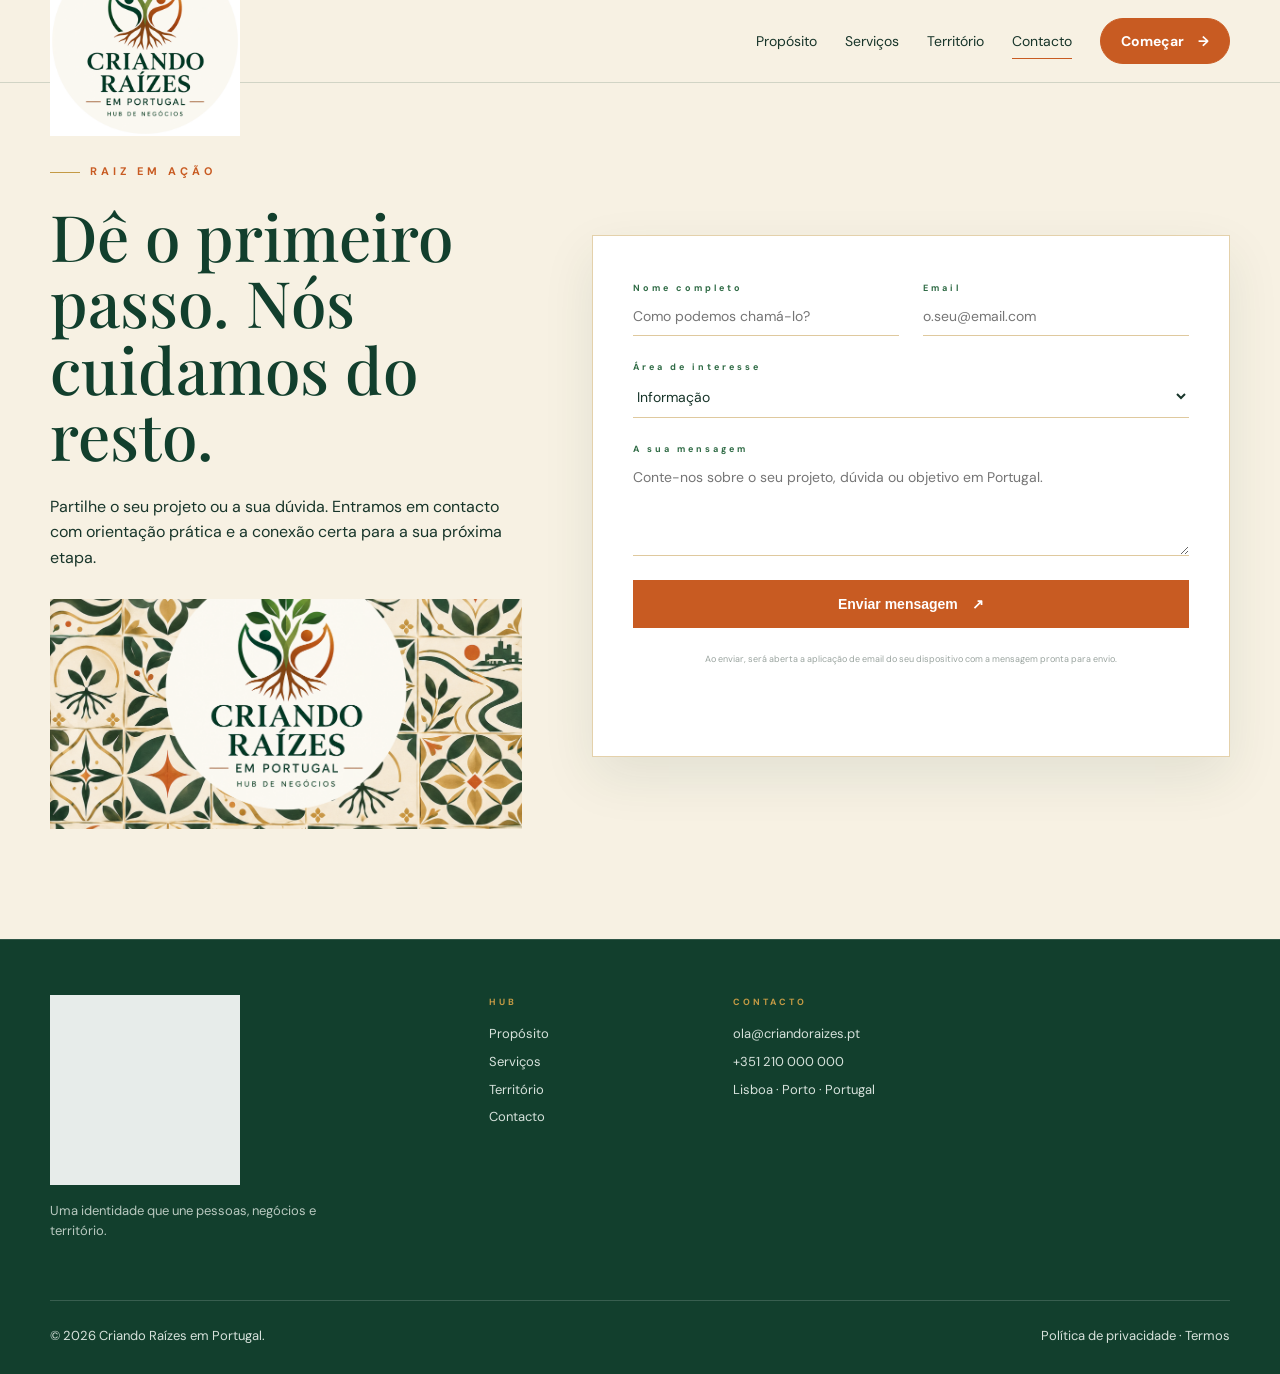
==== contacto.html @ 38f29abf "Primeira versão do site" ====
<!DOCTYPE html>
<html lang="pt-PT"><head>
<meta charset="UTF-8"><meta name="viewport" content="width=device-width, initial-scale=1.0">
<title>Contacto | Criando Raízes em Portugal</title><link rel="icon" href="assets/logotipo.png">
<link rel="preconnect" href="https://fonts.googleapis.com"><link rel="preconnect" href="https://fonts.gstatic.com" crossorigin>
<link href="https://fonts.googleapis.com/css2?family=DM+Sans:wght@400;500;600;700&family=Playfair+Display:ital,wght@0,500;0,600;1,500;1,600&display=swap" rel="stylesheet">
<link rel="stylesheet" href="css/style.css"></head><body>
<header class="site-header"><div class="container nav-wrap"><a class="brand" href="index.html"><img src="assets/logotipo.png" alt="Criando Raízes em Portugal"></a><button class="menu-toggle" aria-label="Abrir menu" aria-expanded="false">☰</button><nav class="nav"><a href="proposito.html">Propósito</a><a href="servicos.html">Serviços</a><a href="territorio.html">Território</a><a class="active" href="contacto.html">Contacto</a><a class="btn btn-small" href="contacto.html">Começar <span>→</span></a></nav></div></header>
<main>
<section class="contact-section"><div class="container contact-grid"><div class="contact-copy"><div class="eyebrow">RAIZ EM AÇÃO</div><h1>Dê o primeiro passo. Nós cuidamos do resto.</h1><p>Partilhe o seu projeto ou a sua dúvida. Entramos em contacto com orientação prática e a conexão certa para a sua próxima etapa.</p><div class="contact-photo"><img src="assets/padrao-azulejo.png" alt="Identidade visual Criando Raízes"></div></div>
<form class="contact-form" id="contactForm">
<label>Nome completo<input id="nome" name="nome" type="text" placeholder="Como podemos chamá-lo?" required></label>
<label>Email<input id="email" name="email" type="email" placeholder="o.seu@email.com" required></label>
<label>Área de interesse<select id="assunto" name="assunto"><option>Informação</option><option>Conexão</option><option>Orientação</option><option>Comunidade</option><option>Consultoria</option><option>Redes Sociais</option><option>Conteúdos Digitais</option></select></label>
<label>A sua mensagem<textarea id="mensagem" name="mensagem" placeholder="Conte-nos sobre o seu projeto, dúvida ou objetivo em Portugal." required></textarea></label>
<button class="btn submit" type="submit">Enviar mensagem <span>↗</span></button>
<p class="form-note">Ao enviar, será aberta a aplicação de email do seu dispositivo com a mensagem pronta para envio.</p>
<div id="formStatus" class="form-status" role="status"></div>
</form></div></section>
</main><footer class="footer"><div class="container footer-grid"><div class="footer-brand"><img src="assets/logotipo.png" alt="Criando Raízes em Portugal"><p>Uma identidade que une pessoas, negócios e território.</p></div><div><h4>HUB</h4><a href="proposito.html">Propósito</a><a href="servicos.html">Serviços</a><a href="territorio.html">Território</a><a href="contacto.html">Contacto</a></div><div><h4>CONTACTO</h4><a href="mailto:ola@criandoraizes.pt">ola@criandoraizes.pt</a><a href="tel:+351210000000">+351 210 000 000</a><span>Lisboa · Porto · Portugal</span></div></div><div class="container footer-bottom"><span>© 2026 Criando Raízes em Portugal.</span><span>Política de privacidade · Termos</span></div></footer><script src="js/main.js"></script></body></html>
---- css/style.css ----
:root{--verde-raiz:#123F2D;--verde-folha:#2F6B45;--verde-suave:#A9BFA3;--creme:#F7F1E3;--dourado:#C49A45;--terracota:#C85B22;--preto:#18352A;--branco:#fff;--line:rgba(18,63,45,.16);--shadow:0 20px 50px rgba(18,63,45,.09)}
*{box-sizing:border-box}html{scroll-behavior:smooth}body{margin:0;background:var(--creme);color:var(--preto);font-family:"DM Sans",Arial,sans-serif;line-height:1.6}a{text-decoration:none;color:inherit}img{max-width:100%;display:block}.container{width:min(1180px,calc(100% - 48px));margin:auto}.site-header{position:sticky;top:0;z-index:20;background:rgba(247,241,227,.94);backdrop-filter:blur(12px);border-bottom:1px solid var(--line)}.nav-wrap{height:82px;display:flex;align-items:center;justify-content:space-between;gap:30px}.brand img{width:190px;height:auto}.nav{display:flex;align-items:center;gap:28px;font-size:14px}.nav a:not(.btn){position:relative}.nav a:not(.btn):after{content:"";position:absolute;left:0;bottom:-7px;width:0;height:1px;background:var(--terracota);transition:.25s}.nav a:hover:after,.nav a.active:after{width:100%}.menu-toggle{display:none;border:0;background:none;font-size:25px;color:var(--verde-raiz)}.btn{display:inline-flex;align-items:center;justify-content:center;gap:14px;background:var(--terracota);color:white;border:1px solid var(--terracota);padding:15px 23px;border-radius:999px;font-weight:700;font-size:14px;transition:.25s}.btn:hover{transform:translateY(-2px);box-shadow:0 10px 25px rgba(200,91,34,.2)}.btn-small{padding:11px 20px}.btn-light{background:var(--creme);color:var(--verde-raiz);border-color:var(--creme)}.text-link{display:inline-flex;gap:10px;align-items:center;font-weight:700;border-bottom:1px solid var(--dourado);padding-bottom:3px}.section{padding:105px 0}.section-grid{background-image:linear-gradient(rgba(18,63,45,.035) 1px,transparent 1px),linear-gradient(90deg,rgba(18,63,45,.035) 1px,transparent 1px);background-size:64px 64px}.hero{min-height:calc(100vh - 82px);display:flex;align-items:center}.hero-grid{display:grid;grid-template-columns:1.05fr .95fr;gap:70px;align-items:center;padding:75px 0}.eyebrow{font-size:11px;letter-spacing:4px;color:var(--terracota);font-weight:700;margin-bottom:22px}.eyebrow:before{content:"";display:inline-block;width:30px;height:1px;background:var(--dourado);vertical-align:middle;margin-right:10px}.eyebrow.light{color:#e8c884}.hero h1,h1,h2{font-family:"Playfair Display",Georgia,serif;color:var(--verde-raiz);font-weight:500;line-height:1.04;margin:0 0 25px}.hero h1{font-size:clamp(48px,6vw,82px)}h1{font-size:clamp(48px,6vw,76px)}h2{font-size:clamp(38px,4vw,58px)}h3{font-family:"Playfair Display",Georgia,serif;color:var(--verde-raiz);font-size:24px;font-weight:500;margin:8px 0}.hero h1 em{color:var(--verde-folha);font-weight:600}.hero-copy>p,.lead{max-width:620px;color:#4c5f56;font-size:17px}.actions{display:flex;align-items:center;gap:25px;margin-top:32px;flex-wrap:wrap}.stats{display:flex;gap:0;margin-top:48px}.stats>div{padding:0 25px;border-left:1px solid var(--dourado)}.stats>div:first-child{padding-left:0;border-left:0}.stats strong{display:block;font-family:"Playfair Display";font-size:25px;font-weight:500}.stats span{font-size:11px;color:#66746d}.hero-visual{position:relative}.hero-image-frame{overflow:hidden;aspect-ratio:1/1;box-shadow:var(--shadow)}.hero-image-frame img{width:100%;height:100%;object-fit:cover}.floating-card{position:absolute;left:-35px;bottom:15px;background:var(--creme);border:1px solid rgba(196,154,69,.5);width:210px;padding:20px;box-shadow:0 12px 30px rgba(18,63,45,.1)}.floating-card small{color:var(--terracota);letter-spacing:2px;font-size:8px}.floating-card p{font-family:"Playfair Display";font-size:15px;line-height:1.35;margin:9px 0}.two-col{display:grid;grid-template-columns:1fr 1fr;gap:90px;align-items:start}.two-col>div>p{max-width:560px}.feature-box{border:1px solid rgba(196,154,69,.65);display:grid;grid-template-columns:1fr 1fr;padding:28px}.mini-feature{display:flex;gap:18px;padding:18px}.mini-feature b{color:var(--dourado);font-size:12px}.mini-feature p{font-size:14px;color:#56645e;margin:0}.mini-feature h3{font-size:20px;margin:0 0 4px}.purpose-preview{background:rgba(255,255,255,.18)}.services-preview{background-color:#e8ebdc}.section-heading{display:flex;justify-content:space-between;gap:50px;align-items:end;margin-bottom:40px}.section-heading p{max-width:500px;color:#56645e}.cards{display:grid;gap:16px}.cards.four{grid-template-columns:repeat(4,1fr)}.cards.three{grid-template-columns:repeat(3,1fr)}.card{background:var(--creme);border:1px solid rgba(196,154,69,.42);padding:28px 22px;min-height:300px;position:relative;transition:.25s}.card:hover{transform:translateY(-5px);box-shadow:var(--shadow)}.card-number{position:absolute;right:18px;top:25px;color:rgba(196,154,69,.7);font-family:"Playfair Display";font-size:22px}.icon{display:grid;place-items:center;width:36px;height:36px;background:#dce6d8;border-radius:50%;color:var(--verde-folha);margin-bottom:22px}.card p{font-size:14px;color:#596861}.card small{color:var(--terracota);font-size:11px;line-height:1.6}.card ul{padding-left:18px;color:#596861;font-size:13px}.card li::marker{color:var(--terracota)}.my-services{background:var(--creme)}.service-card{padding:30px;border:1px solid var(--line);background:rgba(255,255,255,.35);transition:.25s}.service-card:hover{transform:translateY(-4px);box-shadow:var(--shadow)}.service-card>span{font-size:10px;letter-spacing:3px;color:var(--terracota);font-weight:700}.service-card h3{font-size:28px;margin-top:35px}.service-card p{color:#596861}.service-card a{font-weight:700;color:var(--verde-folha);font-size:14px}.cta-band{background:var(--verde-raiz);color:var(--creme);padding:65px 0}.cta-inner{display:flex;align-items:center;justify-content:space-between;gap:35px}.cta-band h2{color:var(--creme);margin:0;max-width:800px}.footer{background:var(--verde-raiz);color:#dfe9e2;border-top:1px solid rgba(255,255,255,.12);padding:55px 0 20px}.footer-grid{display:grid;grid-template-columns:2fr 1fr 1fr 1.3fr;gap:50px;padding-bottom:45px}.footer img{width:190px;filter:brightness(0) invert(1);opacity:.9;margin-bottom:16px}.footer p{max-width:300px;font-size:13px;color:#b9c9c0}.footer h4{color:var(--dourado);letter-spacing:3px;font-size:9px;margin:0 0 15px}.footer a,.footer span{display:block;font-size:13px;color:#d7e2dc;margin:7px 0}.footer a:hover{color:white}.footer-bottom{border-top:1px solid rgba(255,255,255,.16);padding-top:18px;display:flex;justify-content:space-between;gap:20px;font-size:10px;color:#9eb2a7}.page-hero{padding:115px 0}.narrow{max-width:900px}.narrow h1{max-width:900px}.soft{background:#e8ebdc}.personality-grid{display:grid;grid-template-columns:repeat(2,1fr);gap:15px;max-width:750px;color:#52625a}.pattern-hero{background-image:linear-gradient(rgba(247,241,227,.84),rgba(247,241,227,.84)),url("../assets/padrao-azulejo.png");background-size:cover;background-position:center}.territory-grid{display:grid;grid-template-columns:.9fr 1.1fr;gap:60px;align-items:center}.territory-image{aspect-ratio:4/3;overflow:hidden}.territory-image img{width:100%;height:100%;object-fit:cover}.territories article{display:grid;grid-template-columns:35px 1fr;gap:10px;border-bottom:1px solid var(--line);padding:18px 0}.territories article>span{color:var(--terracota);font-size:22px}.territories h3{margin:0;font-size:20px}.territories h3 small{font-family:"DM Sans";font-size:8px;letter-spacing:3px;color:var(--verde-folha);margin-left:8px}.territories p{margin:3px 0;color:#596861;font-size:14px}.contact-section{padding:80px 0 110px}.contact-grid{display:grid;grid-template-columns:.85fr 1.15fr;gap:70px;align-items:center}.contact-copy h1{font-size:clamp(42px,5vw,66px)}.contact-photo{margin-top:28px;height:230px;overflow:hidden}.contact-photo img{width:100%;height:100%;object-fit:cover;object-position:center 60%}.contact-form{background:#fff;border:1px solid rgba(196,154,69,.45);padding:45px 40px;box-shadow:var(--shadow);display:grid;grid-template-columns:1fr 1fr;gap:24px}.contact-form label{font-size:9px;letter-spacing:3px;color:var(--verde-folha);font-weight:700}.contact-form label:nth-of-type(3),.contact-form label:nth-of-type(4),.contact-form .submit,.contact-form .form-note,.contact-form .form-status{grid-column:1/-1}.contact-form input,.contact-form select,.contact-form textarea{display:block;width:100%;border:0;border-bottom:1px solid #dfc99e;background:transparent;padding:12px 0 10px;outline:0;color:var(--preto);font:14px "DM Sans";letter-spacing:0}.contact-form textarea{height:100px;resize:vertical}.contact-form input:focus,.contact-form select:focus,.contact-form textarea:focus{border-bottom-color:var(--terracota)}.submit{border-radius:0;width:100%;cursor:pointer}.form-note{font-size:9px;color:#9aa49f;text-align:center;margin:0}.form-status{text-align:center;font-size:13px;color:var(--verde-folha);min-height:20px}.reveal{animation:rise .7s ease both}@keyframes rise{from{opacity:0;transform:translateY(15px)}to{opacity:1;transform:none}}
@media(max-width:900px){.nav{gap:15px}.hero-grid,.two-col,.territory-grid,.contact-grid{grid-template-columns:1fr}.cards.four{grid-template-columns:repeat(2,1fr)}.footer-grid{grid-template-columns:1fr 1fr}.hero-grid{padding:55px 0}.hero-visual{max-width:600px;margin:auto}.floating-card{left:10px}.section-heading{display:block}.section-heading p{margin-top:15px}.contact-grid{gap:40px}}
@media(max-width:680px){.container{width:min(100% - 30px,1180px)}.site-header{position:sticky}.menu-toggle{display:block}.nav{display:none;position:absolute;left:0;right:0;top:82px;background:var(--creme);padding:20px 15px;flex-direction:column;align-items:stretch;border-bottom:1px solid var(--line);box-shadow:0 20px 30px rgba(18,63,45,.08)}.nav.open{display:flex}.nav a{text-align:center;padding:8px}.nav .btn{margin-top:5px}.brand img{width:160px}.hero h1,h1{font-size:45px}.hero-grid{gap:45px}.stats{justify-content:space-between}.stats>div{padding:0 12px}.cards.four,.cards.three,.feature-box,.personality-grid{grid-template-columns:1fr}.section{padding:75px 0}.page-hero{padding:80px 0}.contact-form{grid-template-columns:1fr;padding:28px 22px}.contact-form label{grid-column:1/-1}.footer-grid{grid-template-columns:1fr 1fr;gap:35px}.footer-brand{grid-column:1/-1}.footer-bottom{display:block}.footer-bottom span{display:block;margin-bottom:8px}.cta-inner{display:block}.cta-inner .btn{margin-top:25px}.floating-card{position:relative;left:0;bottom:auto;margin-top:-25px;margin-left:15px}.hero-image-frame{aspect-ratio:1/1}.territory-image{aspect-ratio:16/10}}
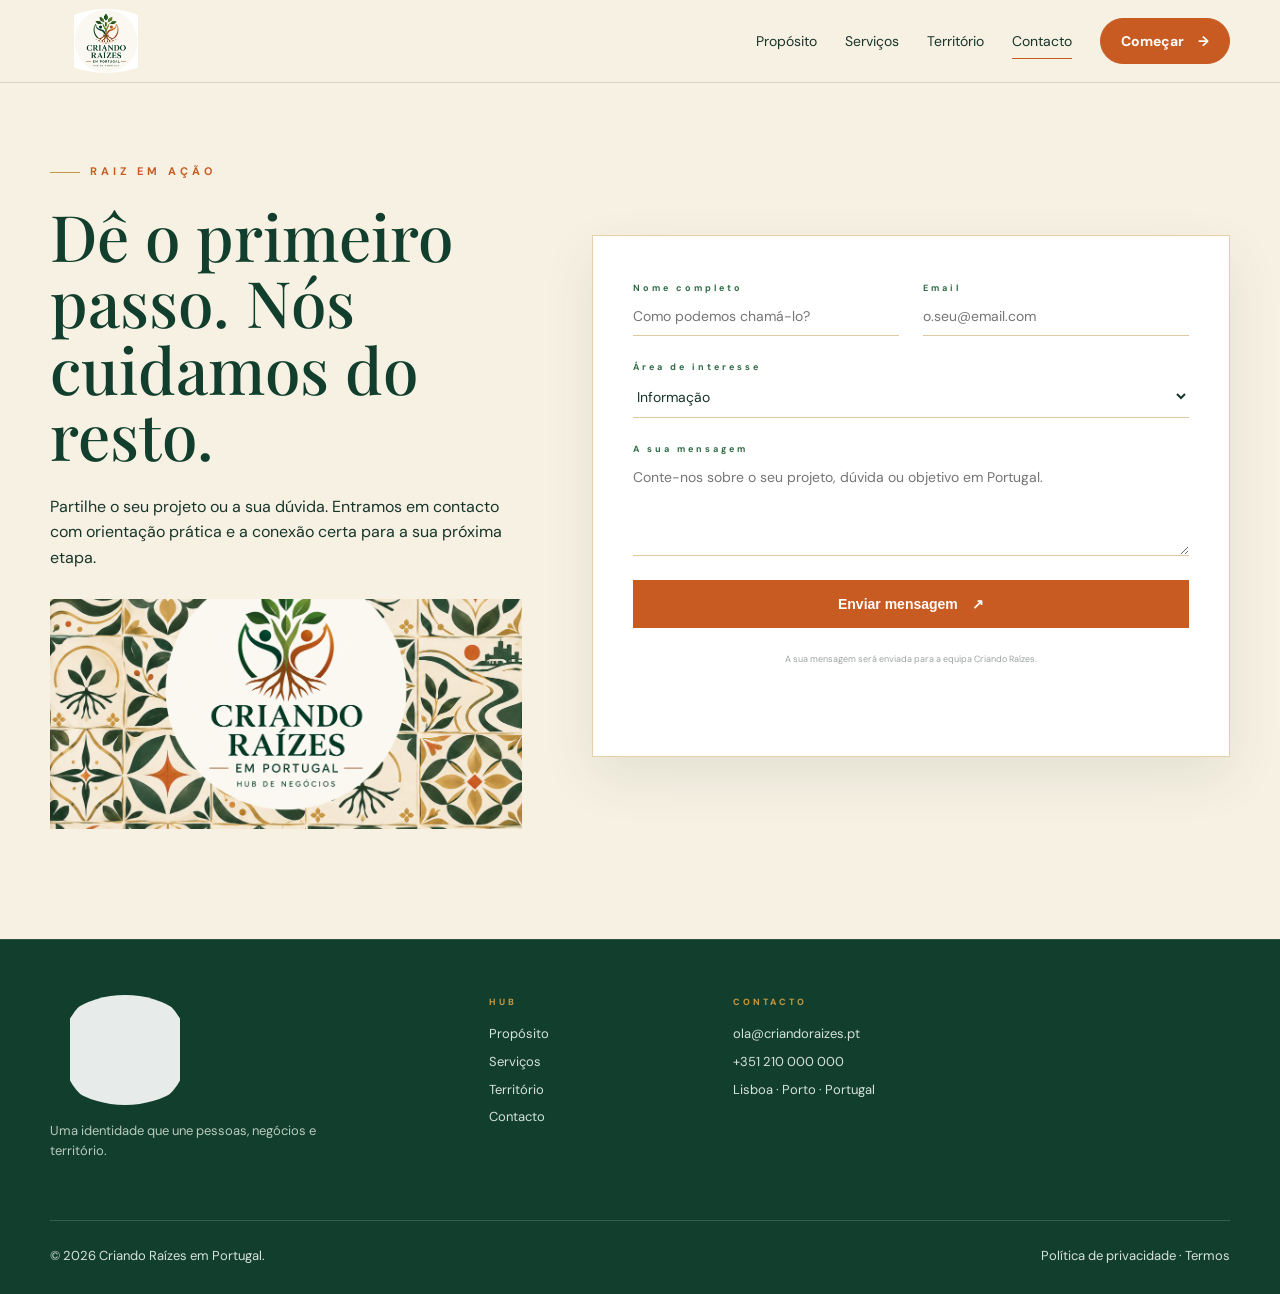
==== commit a17b58f3: "Ajusta logo e envio do contacto" ====
--- a/contacto.html
+++ b/contacto.html
@@ -14,7 +14,7 @@
 <label>Área de interesse<select id="assunto" name="assunto"><option>Informação</option><option>Conexão</option><option>Orientação</option><option>Comunidade</option><option>Consultoria</option><option>Redes Sociais</option><option>Conteúdos Digitais</option></select></label>
 <label>A sua mensagem<textarea id="mensagem" name="mensagem" placeholder="Conte-nos sobre o seu projeto, dúvida ou objetivo em Portugal." required></textarea></label>
 <button class="btn submit" type="submit">Enviar mensagem <span>↗</span></button>
-<p class="form-note">Ao enviar, será aberta a aplicação de email do seu dispositivo com a mensagem pronta para envio.</p>
+<p class="form-note">A sua mensagem será enviada para a equipa Criando Raízes.</p>
 <div id="formStatus" class="form-status" role="status"></div>
 </form></div></section>
 </main><footer class="footer"><div class="container footer-grid"><div class="footer-brand"><img src="assets/logotipo.png" alt="Criando Raízes em Portugal"><p>Uma identidade que une pessoas, negócios e território.</p></div><div><h4>HUB</h4><a href="proposito.html">Propósito</a><a href="servicos.html">Serviços</a><a href="territorio.html">Território</a><a href="contacto.html">Contacto</a></div><div><h4>CONTACTO</h4><a href="mailto:ola@criandoraizes.pt">ola@criandoraizes.pt</a><a href="tel:+351210000000">+351 210 000 000</a><span>Lisboa · Porto · Portugal</span></div></div><div class="container footer-bottom"><span>© 2026 Criando Raízes em Portugal.</span><span>Política de privacidade · Termos</span></div></footer><script src="js/main.js"></script></body></html>
--- a/css/style.css
+++ b/css/style.css
@@ -2,3 +2,9 @@
 *{box-sizing:border-box}html{scroll-behavior:smooth}body{margin:0;background:var(--creme);color:var(--preto);font-family:"DM Sans",Arial,sans-serif;line-height:1.6}a{text-decoration:none;color:inherit}img{max-width:100%;display:block}.container{width:min(1180px,calc(100% - 48px));margin:auto}.site-header{position:sticky;top:0;z-index:20;background:rgba(247,241,227,.94);backdrop-filter:blur(12px);border-bottom:1px solid var(--line)}.nav-wrap{height:82px;display:flex;align-items:center;justify-content:space-between;gap:30px}.brand img{width:190px;height:auto}.nav{display:flex;align-items:center;gap:28px;font-size:14px}.nav a:not(.btn){position:relative}.nav a:not(.btn):after{content:"";position:absolute;left:0;bottom:-7px;width:0;height:1px;background:var(--terracota);transition:.25s}.nav a:hover:after,.nav a.active:after{width:100%}.menu-toggle{display:none;border:0;background:none;font-size:25px;color:var(--verde-raiz)}.btn{display:inline-flex;align-items:center;justify-content:center;gap:14px;background:var(--terracota);color:white;border:1px solid var(--terracota);padding:15px 23px;border-radius:999px;font-weight:700;font-size:14px;transition:.25s}.btn:hover{transform:translateY(-2px);box-shadow:0 10px 25px rgba(200,91,34,.2)}.btn-small{padding:11px 20px}.btn-light{background:var(--creme);color:var(--verde-raiz);border-color:var(--creme)}.text-link{display:inline-flex;gap:10px;align-items:center;font-weight:700;border-bottom:1px solid var(--dourado);padding-bottom:3px}.section{padding:105px 0}.section-grid{background-image:linear-gradient(rgba(18,63,45,.035) 1px,transparent 1px),linear-gradient(90deg,rgba(18,63,45,.035) 1px,transparent 1px);background-size:64px 64px}.hero{min-height:calc(100vh - 82px);display:flex;align-items:center}.hero-grid{display:grid;grid-template-columns:1.05fr .95fr;gap:70px;align-items:center;padding:75px 0}.eyebrow{font-size:11px;letter-spacing:4px;color:var(--terracota);font-weight:700;margin-bottom:22px}.eyebrow:before{content:"";display:inline-block;width:30px;height:1px;background:var(--dourado);vertical-align:middle;margin-right:10px}.eyebrow.light{color:#e8c884}.hero h1,h1,h2{font-family:"Playfair Display",Georgia,serif;color:var(--verde-raiz);font-weight:500;line-height:1.04;margin:0 0 25px}.hero h1{font-size:clamp(48px,6vw,82px)}h1{font-size:clamp(48px,6vw,76px)}h2{font-size:clamp(38px,4vw,58px)}h3{font-family:"Playfair Display",Georgia,serif;color:var(--verde-raiz);font-size:24px;font-weight:500;margin:8px 0}.hero h1 em{color:var(--verde-folha);font-weight:600}.hero-copy>p,.lead{max-width:620px;color:#4c5f56;font-size:17px}.actions{display:flex;align-items:center;gap:25px;margin-top:32px;flex-wrap:wrap}.stats{display:flex;gap:0;margin-top:48px}.stats>div{padding:0 25px;border-left:1px solid var(--dourado)}.stats>div:first-child{padding-left:0;border-left:0}.stats strong{display:block;font-family:"Playfair Display";font-size:25px;font-weight:500}.stats span{font-size:11px;color:#66746d}.hero-visual{position:relative}.hero-image-frame{overflow:hidden;aspect-ratio:1/1;box-shadow:var(--shadow)}.hero-image-frame img{width:100%;height:100%;object-fit:cover}.floating-card{position:absolute;left:-35px;bottom:15px;background:var(--creme);border:1px solid rgba(196,154,69,.5);width:210px;padding:20px;box-shadow:0 12px 30px rgba(18,63,45,.1)}.floating-card small{color:var(--terracota);letter-spacing:2px;font-size:8px}.floating-card p{font-family:"Playfair Display";font-size:15px;line-height:1.35;margin:9px 0}.two-col{display:grid;grid-template-columns:1fr 1fr;gap:90px;align-items:start}.two-col>div>p{max-width:560px}.feature-box{border:1px solid rgba(196,154,69,.65);display:grid;grid-template-columns:1fr 1fr;padding:28px}.mini-feature{display:flex;gap:18px;padding:18px}.mini-feature b{color:var(--dourado);font-size:12px}.mini-feature p{font-size:14px;color:#56645e;margin:0}.mini-feature h3{font-size:20px;margin:0 0 4px}.purpose-preview{background:rgba(255,255,255,.18)}.services-preview{background-color:#e8ebdc}.section-heading{display:flex;justify-content:space-between;gap:50px;align-items:end;margin-bottom:40px}.section-heading p{max-width:500px;color:#56645e}.cards{display:grid;gap:16px}.cards.four{grid-template-columns:repeat(4,1fr)}.cards.three{grid-template-columns:repeat(3,1fr)}.card{background:var(--creme);border:1px solid rgba(196,154,69,.42);padding:28px 22px;min-height:300px;position:relative;transition:.25s}.card:hover{transform:translateY(-5px);box-shadow:var(--shadow)}.card-number{position:absolute;right:18px;top:25px;color:rgba(196,154,69,.7);font-family:"Playfair Display";font-size:22px}.icon{display:grid;place-items:center;width:36px;height:36px;background:#dce6d8;border-radius:50%;color:var(--verde-folha);margin-bottom:22px}.card p{font-size:14px;color:#596861}.card small{color:var(--terracota);font-size:11px;line-height:1.6}.card ul{padding-left:18px;color:#596861;font-size:13px}.card li::marker{color:var(--terracota)}.my-services{background:var(--creme)}.service-card{padding:30px;border:1px solid var(--line);background:rgba(255,255,255,.35);transition:.25s}.service-card:hover{transform:translateY(-4px);box-shadow:var(--shadow)}.service-card>span{font-size:10px;letter-spacing:3px;color:var(--terracota);font-weight:700}.service-card h3{font-size:28px;margin-top:35px}.service-card p{color:#596861}.service-card a{font-weight:700;color:var(--verde-folha);font-size:14px}.cta-band{background:var(--verde-raiz);color:var(--creme);padding:65px 0}.cta-inner{display:flex;align-items:center;justify-content:space-between;gap:35px}.cta-band h2{color:var(--creme);margin:0;max-width:800px}.footer{background:var(--verde-raiz);color:#dfe9e2;border-top:1px solid rgba(255,255,255,.12);padding:55px 0 20px}.footer-grid{display:grid;grid-template-columns:2fr 1fr 1fr 1.3fr;gap:50px;padding-bottom:45px}.footer img{width:190px;filter:brightness(0) invert(1);opacity:.9;margin-bottom:16px}.footer p{max-width:300px;font-size:13px;color:#b9c9c0}.footer h4{color:var(--dourado);letter-spacing:3px;font-size:9px;margin:0 0 15px}.footer a,.footer span{display:block;font-size:13px;color:#d7e2dc;margin:7px 0}.footer a:hover{color:white}.footer-bottom{border-top:1px solid rgba(255,255,255,.16);padding-top:18px;display:flex;justify-content:space-between;gap:20px;font-size:10px;color:#9eb2a7}.page-hero{padding:115px 0}.narrow{max-width:900px}.narrow h1{max-width:900px}.soft{background:#e8ebdc}.personality-grid{display:grid;grid-template-columns:repeat(2,1fr);gap:15px;max-width:750px;color:#52625a}.pattern-hero{background-image:linear-gradient(rgba(247,241,227,.84),rgba(247,241,227,.84)),url("../assets/padrao-azulejo.png");background-size:cover;background-position:center}.territory-grid{display:grid;grid-template-columns:.9fr 1.1fr;gap:60px;align-items:center}.territory-image{aspect-ratio:4/3;overflow:hidden}.territory-image img{width:100%;height:100%;object-fit:cover}.territories article{display:grid;grid-template-columns:35px 1fr;gap:10px;border-bottom:1px solid var(--line);padding:18px 0}.territories article>span{color:var(--terracota);font-size:22px}.territories h3{margin:0;font-size:20px}.territories h3 small{font-family:"DM Sans";font-size:8px;letter-spacing:3px;color:var(--verde-folha);margin-left:8px}.territories p{margin:3px 0;color:#596861;font-size:14px}.contact-section{padding:80px 0 110px}.contact-grid{display:grid;grid-template-columns:.85fr 1.15fr;gap:70px;align-items:center}.contact-copy h1{font-size:clamp(42px,5vw,66px)}.contact-photo{margin-top:28px;height:230px;overflow:hidden}.contact-photo img{width:100%;height:100%;object-fit:cover;object-position:center 60%}.contact-form{background:#fff;border:1px solid rgba(196,154,69,.45);padding:45px 40px;box-shadow:var(--shadow);display:grid;grid-template-columns:1fr 1fr;gap:24px}.contact-form label{font-size:9px;letter-spacing:3px;color:var(--verde-folha);font-weight:700}.contact-form label:nth-of-type(3),.contact-form label:nth-of-type(4),.contact-form .submit,.contact-form .form-note,.contact-form .form-status{grid-column:1/-1}.contact-form input,.contact-form select,.contact-form textarea{display:block;width:100%;border:0;border-bottom:1px solid #dfc99e;background:transparent;padding:12px 0 10px;outline:0;color:var(--preto);font:14px "DM Sans";letter-spacing:0}.contact-form textarea{height:100px;resize:vertical}.contact-form input:focus,.contact-form select:focus,.contact-form textarea:focus{border-bottom-color:var(--terracota)}.submit{border-radius:0;width:100%;cursor:pointer}.form-note{font-size:9px;color:#9aa49f;text-align:center;margin:0}.form-status{text-align:center;font-size:13px;color:var(--verde-folha);min-height:20px}.reveal{animation:rise .7s ease both}@keyframes rise{from{opacity:0;transform:translateY(15px)}to{opacity:1;transform:none}}
 @media(max-width:900px){.nav{gap:15px}.hero-grid,.two-col,.territory-grid,.contact-grid{grid-template-columns:1fr}.cards.four{grid-template-columns:repeat(2,1fr)}.footer-grid{grid-template-columns:1fr 1fr}.hero-grid{padding:55px 0}.hero-visual{max-width:600px;margin:auto}.floating-card{left:10px}.section-heading{display:block}.section-heading p{margin-top:15px}.contact-grid{gap:40px}}
 @media(max-width:680px){.container{width:min(100% - 30px,1180px)}.site-header{position:sticky}.menu-toggle{display:block}.nav{display:none;position:absolute;left:0;right:0;top:82px;background:var(--creme);padding:20px 15px;flex-direction:column;align-items:stretch;border-bottom:1px solid var(--line);box-shadow:0 20px 30px rgba(18,63,45,.08)}.nav.open{display:flex}.nav a{text-align:center;padding:8px}.nav .btn{margin-top:5px}.brand img{width:160px}.hero h1,h1{font-size:45px}.hero-grid{gap:45px}.stats{justify-content:space-between}.stats>div{padding:0 12px}.cards.four,.cards.three,.feature-box,.personality-grid{grid-template-columns:1fr}.section{padding:75px 0}.page-hero{padding:80px 0}.contact-form{grid-template-columns:1fr;padding:28px 22px}.contact-form label{grid-column:1/-1}.footer-grid{grid-template-columns:1fr 1fr;gap:35px}.footer-brand{grid-column:1/-1}.footer-bottom{display:block}.footer-bottom span{display:block;margin-bottom:8px}.cta-inner{display:block}.cta-inner .btn{margin-top:25px}.floating-card{position:relative;left:0;bottom:auto;margin-top:-25px;margin-left:15px}.hero-image-frame{aspect-ratio:1/1}.territory-image{aspect-ratio:16/10}}
+
+/* Keep the circular logo fully inside compact header and footer areas. */
+.brand img{width:112px;height:64px;object-fit:contain;border-radius:50%;clip-path:circle(48%)}
+.footer-brand img{width:150px;height:110px;object-fit:contain;border-radius:50%;clip-path:circle(48%)}
+
+@media(max-width:680px){.brand img{width:100px;height:58px}.footer-brand img{width:140px;height:100px}}
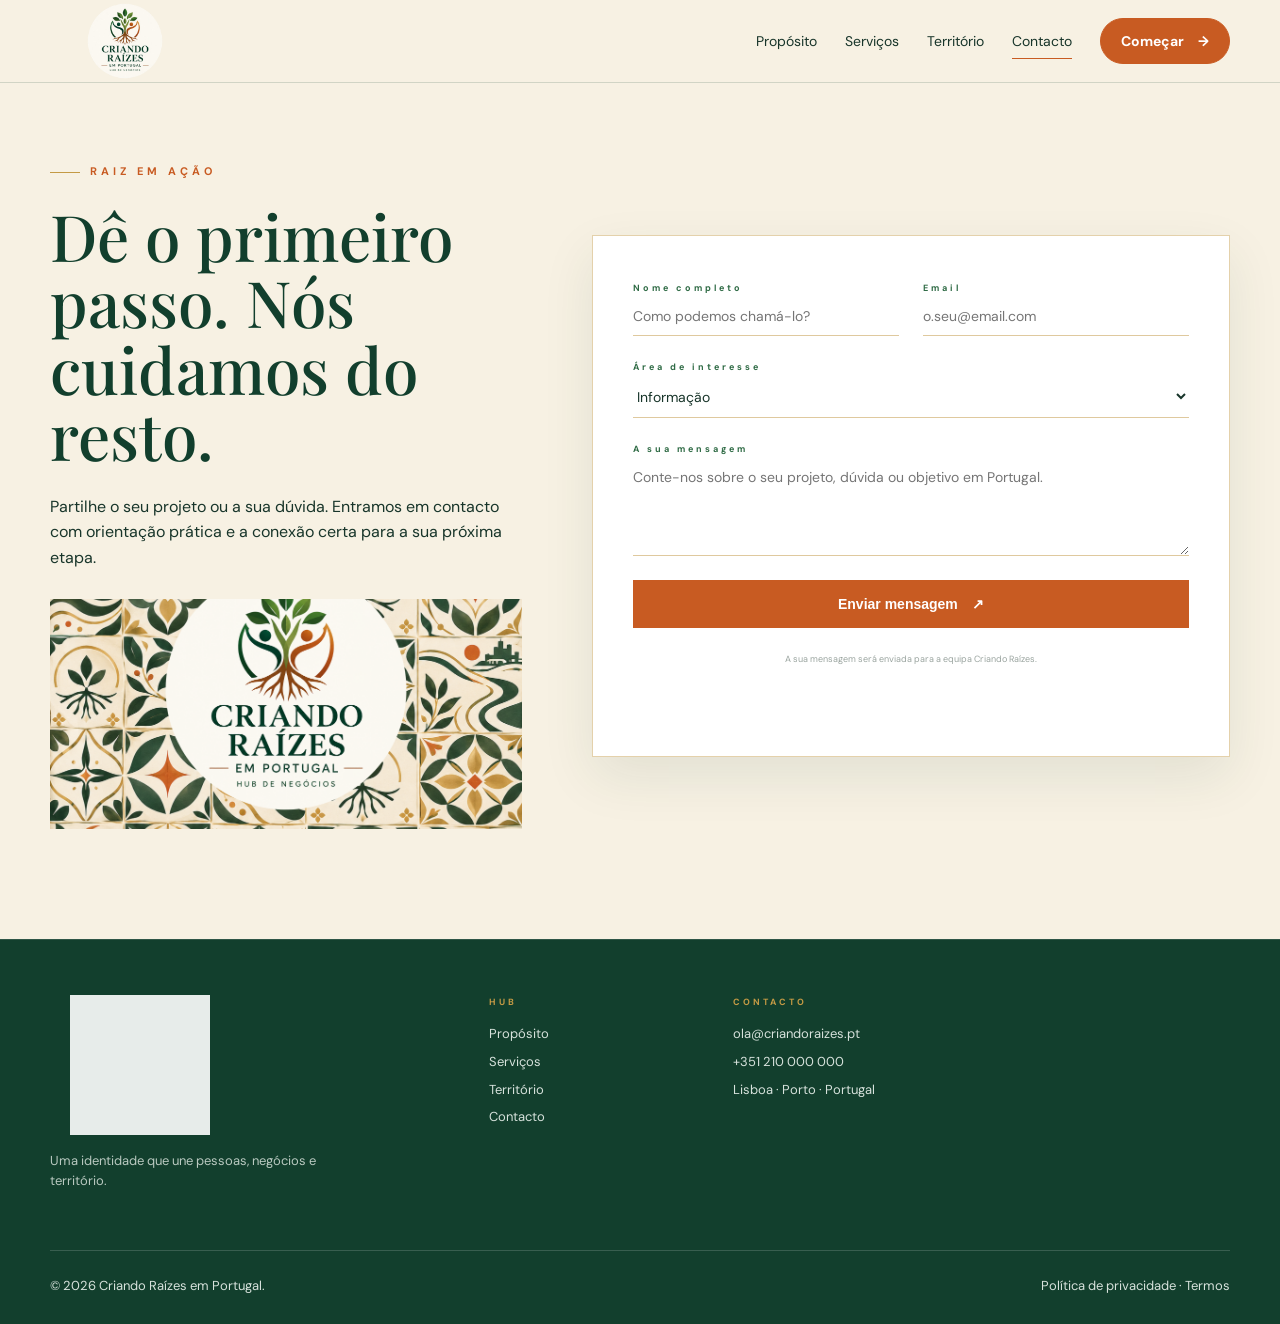
==== commit 71b697c8: "Atualiza imagem do rodapé" ====
--- a/contacto.html
+++ b/contacto.html
@@ -17,4 +17,4 @@
 <p class="form-note">A sua mensagem será enviada para a equipa Criando Raízes.</p>
 <div id="formStatus" class="form-status" role="status"></div>
 </form></div></section>
-</main><footer class="footer"><div class="container footer-grid"><div class="footer-brand"><img src="assets/logotipo.png" alt="Criando Raízes em Portugal"><p>Uma identidade que une pessoas, negócios e território.</p></div><div><h4>HUB</h4><a href="proposito.html">Propósito</a><a href="servicos.html">Serviços</a><a href="territorio.html">Território</a><a href="contacto.html">Contacto</a></div><div><h4>CONTACTO</h4><a href="mailto:ola@criandoraizes.pt">ola@criandoraizes.pt</a><a href="tel:+351210000000">+351 210 000 000</a><span>Lisboa · Porto · Portugal</span></div></div><div class="container footer-bottom"><span>© 2026 Criando Raízes em Portugal.</span><span>Política de privacidade · Termos</span></div></footer><script src="js/main.js"></script></body></html>
+</main><footer class="footer"><div class="container footer-grid"><div class="footer-brand"><img src="assets/padrao-azulejo.png" alt="Padrão de azulejos Criando Raízes em Portugal"><p>Uma identidade que une pessoas, negócios e território.</p></div><div><h4>HUB</h4><a href="proposito.html">Propósito</a><a href="servicos.html">Serviços</a><a href="territorio.html">Território</a><a href="contacto.html">Contacto</a></div><div><h4>CONTACTO</h4><a href="mailto:ola@criandoraizes.pt">ola@criandoraizes.pt</a><a href="tel:+351210000000">+351 210 000 000</a><span>Lisboa · Porto · Portugal</span></div></div><div class="container footer-bottom"><span>© 2026 Criando Raízes em Portugal.</span><span>Política de privacidade · Termos</span></div></footer><script src="js/main.js"></script></body></html>
--- a/css/style.css
+++ b/css/style.css
@@ -3,8 +3,8 @@
 @media(max-width:900px){.nav{gap:15px}.hero-grid,.two-col,.territory-grid,.contact-grid{grid-template-columns:1fr}.cards.four{grid-template-columns:repeat(2,1fr)}.footer-grid{grid-template-columns:1fr 1fr}.hero-grid{padding:55px 0}.hero-visual{max-width:600px;margin:auto}.floating-card{left:10px}.section-heading{display:block}.section-heading p{margin-top:15px}.contact-grid{gap:40px}}
 @media(max-width:680px){.container{width:min(100% - 30px,1180px)}.site-header{position:sticky}.menu-toggle{display:block}.nav{display:none;position:absolute;left:0;right:0;top:82px;background:var(--creme);padding:20px 15px;flex-direction:column;align-items:stretch;border-bottom:1px solid var(--line);box-shadow:0 20px 30px rgba(18,63,45,.08)}.nav.open{display:flex}.nav a{text-align:center;padding:8px}.nav .btn{margin-top:5px}.brand img{width:160px}.hero h1,h1{font-size:45px}.hero-grid{gap:45px}.stats{justify-content:space-between}.stats>div{padding:0 12px}.cards.four,.cards.three,.feature-box,.personality-grid{grid-template-columns:1fr}.section{padding:75px 0}.page-hero{padding:80px 0}.contact-form{grid-template-columns:1fr;padding:28px 22px}.contact-form label{grid-column:1/-1}.footer-grid{grid-template-columns:1fr 1fr;gap:35px}.footer-brand{grid-column:1/-1}.footer-bottom{display:block}.footer-bottom span{display:block;margin-bottom:8px}.cta-inner{display:block}.cta-inner .btn{margin-top:25px}.floating-card{position:relative;left:0;bottom:auto;margin-top:-25px;margin-left:15px}.hero-image-frame{aspect-ratio:1/1}.territory-image{aspect-ratio:16/10}}
 
-/* Keep the circular logo fully inside compact header and footer areas. */
-.brand img{width:112px;height:64px;object-fit:contain;border-radius:50%;clip-path:circle(48%)}
-.footer-brand img{width:150px;height:110px;object-fit:contain;border-radius:50%;clip-path:circle(48%)}
+/* Keep the supplied transparent logo fully visible in header and footer. */
+.brand img{width:150px;height:76px;object-fit:contain}
+.footer-brand img{width:180px;height:140px;object-fit:contain}
 
-@media(max-width:680px){.brand img{width:100px;height:58px}.footer-brand img{width:140px;height:100px}}
+@media(max-width:680px){.brand img{width:126px;height:68px}.footer-brand img{width:160px;height:120px}}
